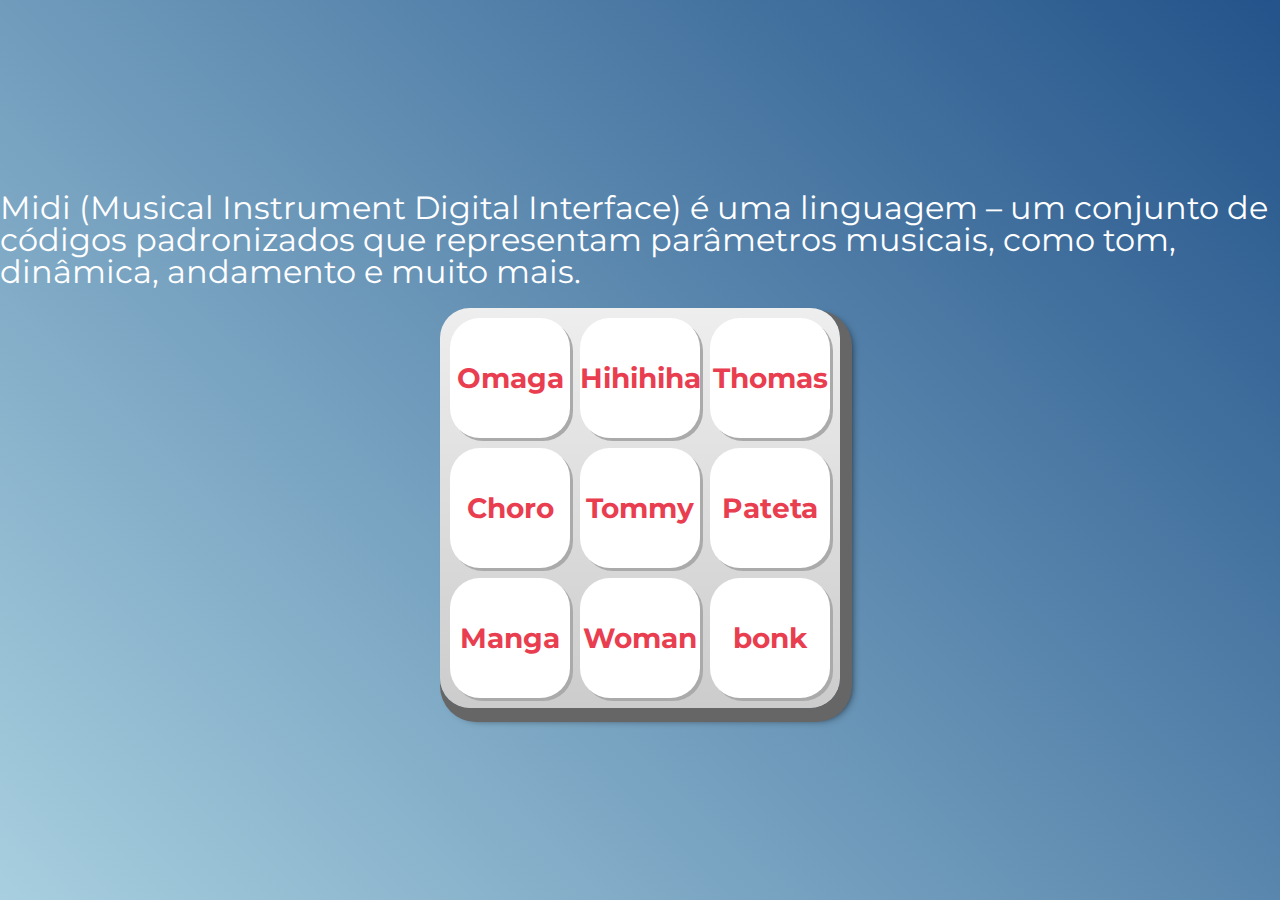
==== index.html @ b79c3f75 "up" ====
<!DOCTYPE html>
<html lang="pt-BR">
<head>
    <meta charset="UTF-8">
    <meta http-equiv="X-UA-Compatible" content="IE=edge">
    <meta name="viewport" content="width=device-width, initial-scale=1.0">

    <title> MIDI</title>

    <link rel="preconnect" href="https://fonts.googleapis.com">
    <link rel="preconnect" href="https://fonts.gstatic.com" crossorigin>
    <link href="https://fonts.googleapis.com/css2?family=Montserrat:wght@500;600&display=swap" rel="stylesheet">

    <link rel="icon" type="image/png" href="images/bateria.png">
    <link rel="stylesheet" href="css/reset.css">
    <link rel="stylesheet" href="css/estilos.css">
   

</head>
<body>

    <h1>Midi (Musical Instrument Digital Interface) é uma linguagem – um conjunto de códigos padronizados que representam parâmetros musicais, como tom, dinâmica, andamento e muito mais.</h1>

    <section class="teclado">
        <button onclick="tocaSomOmaga()" class="tecla tecla_omaga">Omaga</button>
        <button onclick="tocaSomHihihiha()" class="tecla tecla_hihihiha">Hihihiha</button>
        <button onclick="tocaSomThomas()" class="tecla tecla_thomas">Thomas</button>

        <button onclick="tocaSomChoro()" class="tecla tecla_choro">Choro</button>
        <button onclick="tocaSomTommy()" class="tecla tecla_tommy">Tommy</button>
        <button onclick="tocaSomPateta()" class="tecla tecla_pateta">Pateta</button>

        <button onclick="tocaSomManga()" class="tecla tecla_manga">Manga</button>
        <button onclick="tocaSomWoman()" class="tecla tecla_woman">Woman</button>
        <button onclick="tocaSomBonk()" class="tecla tecla_bonk">bonk</button>
    </section>

    <audio  src="sounds/Omaga.mp3" id="som_tecla_Omaga"></audio>
    <audio  src="sounds/Hihihiha.mp3" id="som_tecla_Hihihiha"></audio>
    <audio  src="sounds/Tom.mp3" id="som_tecla_Thomas"></audio>
    <audio  src="sounds/Choro.mp3" id="som_tecla_Choro"></audio>
    <audio  src="sounds/Virahomen.mp3" id="som_tecla_Tommy"></audio>
    <audio  src="sounds/pateta.mp3" id="som_tecla_Pateta"></audio>
    <audio  src="sounds/zedamanga.mp3" id="som_tecla_Manga"></audio>
    <audio  src="sounds/Woman (mp3cut.net).mp3" id="som_tecla_Woman"></audio>
    <audio  src="sounds/keyc.wav" id="som_tecla_Bonk"></audio>
    <script src="main.js"></script> 
</body>
</html>
---- css/estilos.css ----
:root {
  --cinza: #aaa;
  --vermelha: #e93d50;
  --vermelha-escura: #af303f;
  --branca: #fff;
  --luz: rgb(229, 255, 0);
}

body {
  align-items: center;
  background: linear-gradient(45deg, #a7cfdf 0%,#23538a 100%);
  display: flex;
  justify-content: center;
  flex-direction: column;
  font-family: 'Montserrat', sans-serif;
  min-height: 100vh;
}

h1 {
  color: var(--branca);
  margin-bottom: 20px;
  font-size: 2rem;
}

.teclado {
  background: linear-gradient(to bottom, #eeeeee 0%,#cccccc 100%);
  box-shadow: 6px 8px 0 6px #666, 10px 10px 10px #000;
  border-radius: 30px;
  display: grid;
  gap: 10px;
  grid-template-columns: repeat(3, 1fr);
  padding: 10px;
}

.tecla {
  background-color: var(--branca);
  border-radius: 30px;
  box-shadow: 3px 3px 0 var(--cinza);
  color: var(--vermelha);
  cursor: pointer;
  height: 120px;
  font-size: 1.75em;
  font-weight: bold;
  line-height: 120px;
  text-align: center;
  width: 120px;
}

.tecla.ativa,
.tecla:active {
  background-color: var(--vermelha);
  border: 4px solid  var(--vermelha);
  box-shadow: 3px 3px 0 var(--vermelha-escura) inset;
  color: var(--branca);
  outline: none;
}

.tecla.focus,
.tecla:focus {
  outline: none;
  box-shadow: 1px 1px 10px var(--luz);
}

.tecla.active:focus,
.tecla:active:focus {
  box-shadow: 3px 3px 0 var(--vermelha-escura) inset, 1px 1px 10px var(--luz);
}
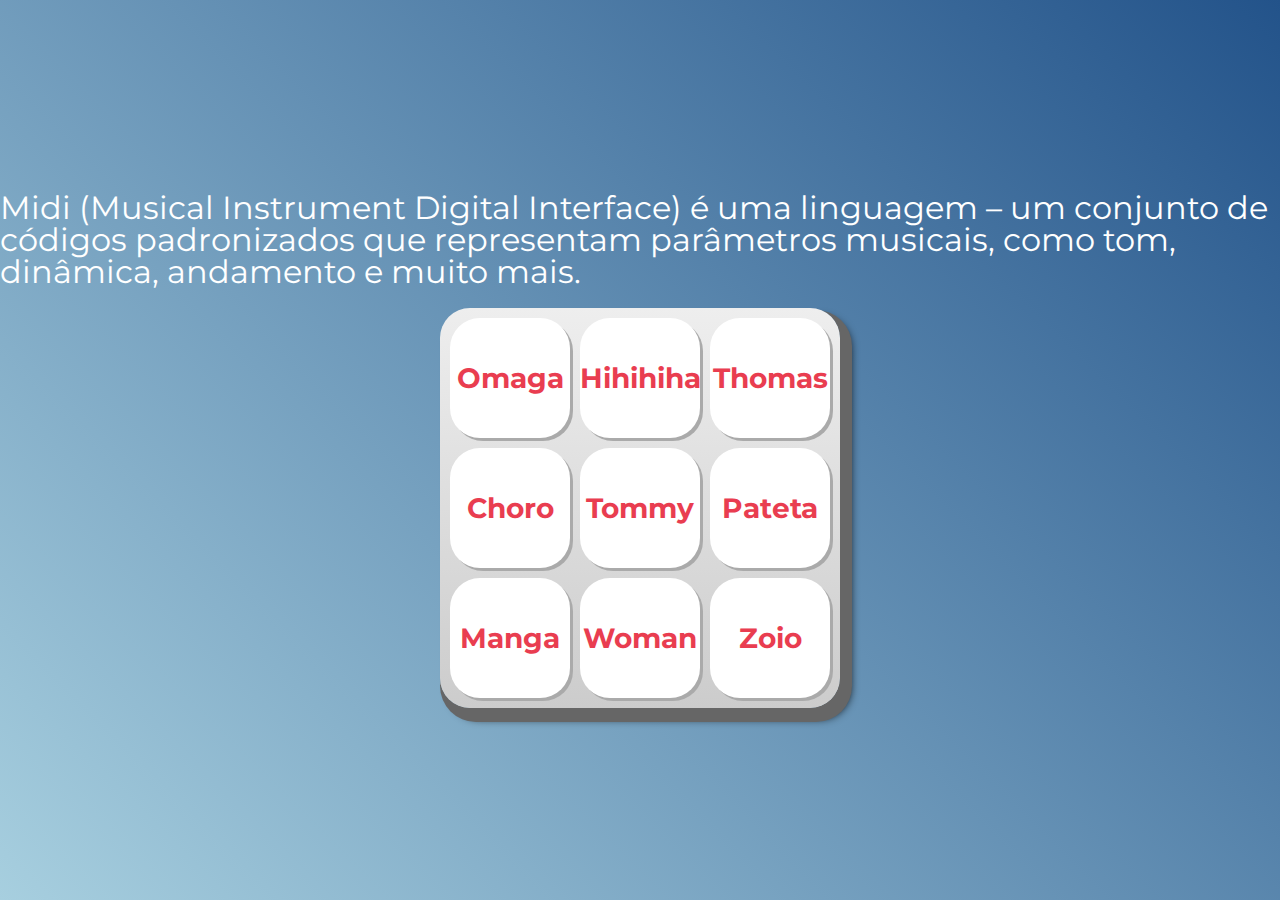
==== commit 8786f97d: "." ====
--- a/index.html
+++ b/index.html
@@ -32,7 +32,7 @@
 
         <button onclick="tocaSomManga()" class="tecla tecla_manga">Manga</button>
         <button onclick="tocaSomWoman()" class="tecla tecla_woman">Woman</button>
-        <button onclick="tocaSomBonk()" class="tecla tecla_bonk">bonk</button>
+        <button onclick="tocaSomZoio()" class="tecla tecla_Zoio">Zoio</button>
     </section>
 
     <audio  src="sounds/Omaga.mp3" id="som_tecla_Omaga"></audio>
@@ -43,7 +43,7 @@
     <audio  src="sounds/pateta.mp3" id="som_tecla_Pateta"></audio>
     <audio  src="sounds/zedamanga.mp3" id="som_tecla_Manga"></audio>
     <audio  src="sounds/Woman (mp3cut.net).mp3" id="som_tecla_Woman"></audio>
-    <audio  src="sounds/keyc.wav" id="som_tecla_Bonk"></audio>
+    <audio  src="sounds/zoio1.mp3" id="som_tecla_Zoio"></audio>
     <script src="main.js"></script> 
 </body>
 </html>
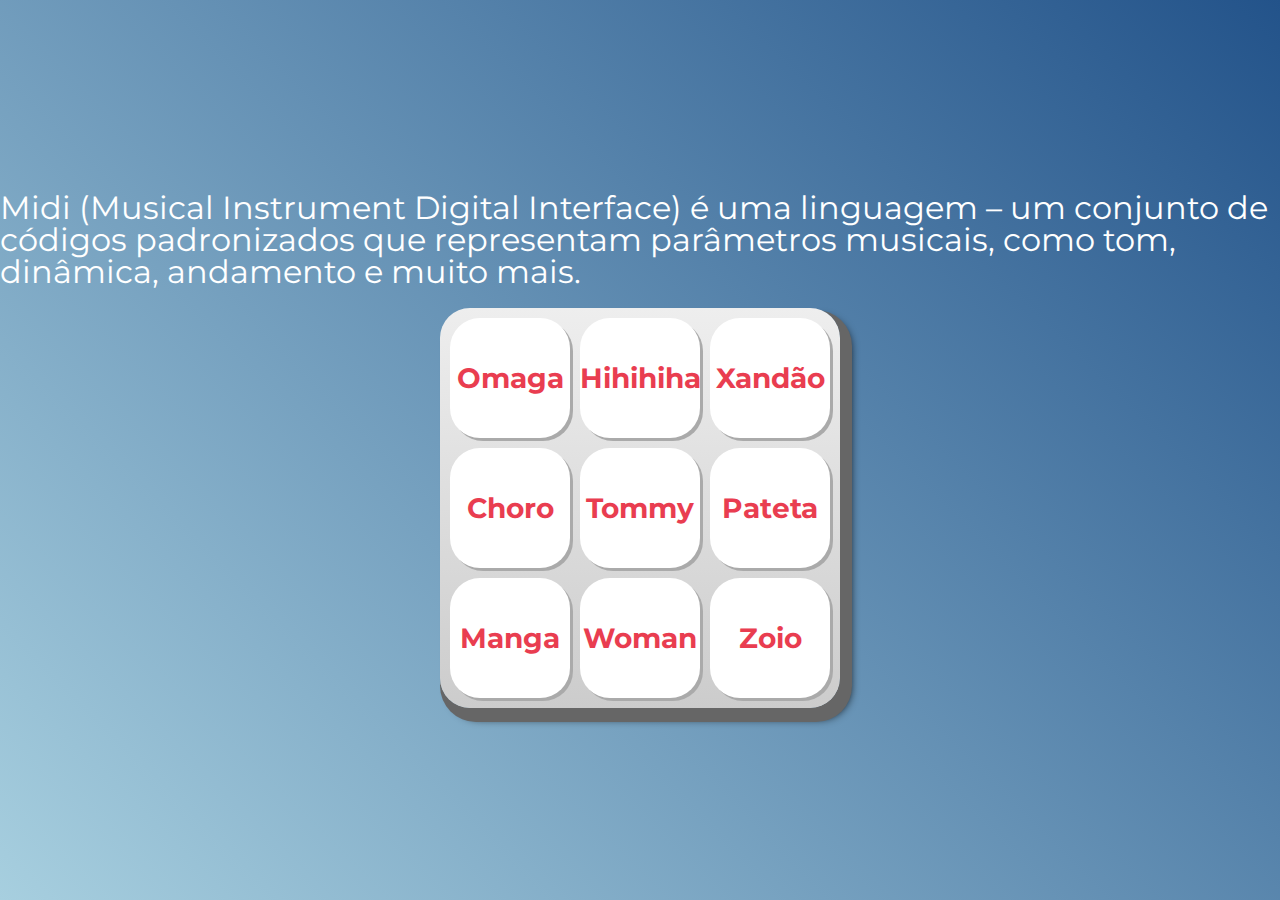
==== commit 0798d9fc: "up" ====
--- a/index.html
+++ b/index.html
@@ -24,7 +24,7 @@
     <section class="teclado">
         <button onclick="tocaSomOmaga()" class="tecla tecla_omaga">Omaga</button>
         <button onclick="tocaSomHihihiha()" class="tecla tecla_hihihiha">Hihihiha</button>
-        <button onclick="tocaSomThomas()" class="tecla tecla_thomas">Thomas</button>
+        <button onclick="tocaSomXandão()" class="tecla tecla_thomas">Xandão</button>
 
         <button onclick="tocaSomChoro()" class="tecla tecla_choro">Choro</button>
         <button onclick="tocaSomTommy()" class="tecla tecla_tommy">Tommy</button>
@@ -37,7 +37,7 @@
 
     <audio  src="sounds/Omaga.mp3" id="som_tecla_Omaga"></audio>
     <audio  src="sounds/Hihihiha.mp3" id="som_tecla_Hihihiha"></audio>
-    <audio  src="sounds/Tom.mp3" id="som_tecla_Thomas"></audio>
+    <audio  src="sounds/Xandão (mp3cut.net).mp3" id="som_tecla_Xandão"></audio>
     <audio  src="sounds/Choro.mp3" id="som_tecla_Choro"></audio>
     <audio  src="sounds/Virahomen.mp3" id="som_tecla_Tommy"></audio>
     <audio  src="sounds/pateta.mp3" id="som_tecla_Pateta"></audio>
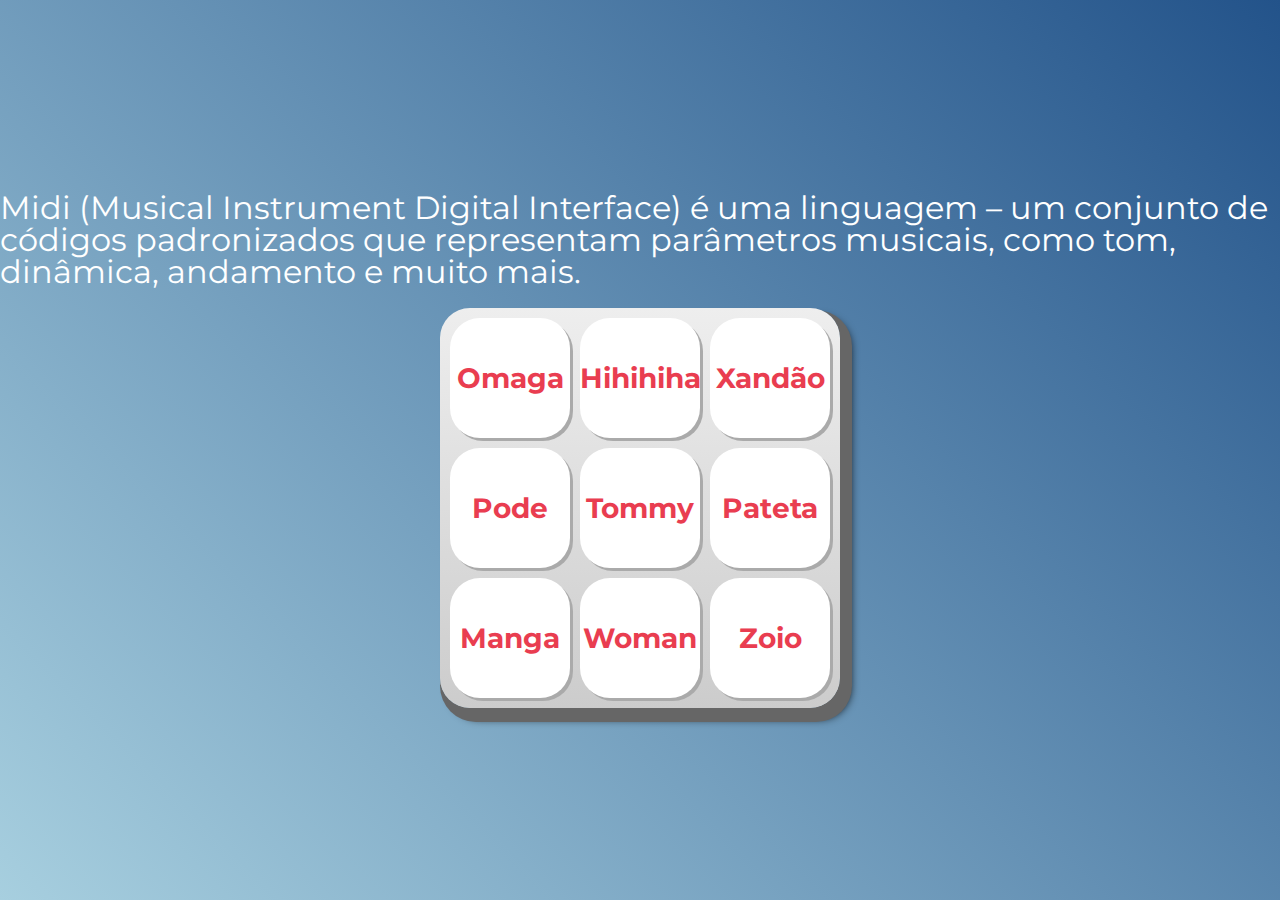
==== commit 445158bb: "up" ====
--- a/index.html
+++ b/index.html
@@ -26,7 +26,7 @@
         <button onclick="tocaSomHihihiha()" class="tecla tecla_hihihiha">Hihihiha</button>
         <button onclick="tocaSomXandão()" class="tecla tecla_thomas">Xandão</button>
 
-        <button onclick="tocaSomChoro()" class="tecla tecla_choro">Choro</button>
+        <button onclick="tocaSomBubina()" class="tecla tecla_bubina">Pode Roda</button>
         <button onclick="tocaSomTommy()" class="tecla tecla_tommy">Tommy</button>
         <button onclick="tocaSomPateta()" class="tecla tecla_pateta">Pateta</button>
 
@@ -38,7 +38,7 @@
     <audio  src="sounds/Omaga.mp3" id="som_tecla_Omaga"></audio>
     <audio  src="sounds/Hihihiha.mp3" id="som_tecla_Hihihiha"></audio>
     <audio  src="sounds/Xandão (mp3cut.net).mp3" id="som_tecla_Xandão"></audio>
-    <audio  src="sounds/Choro.mp3" id="som_tecla_Choro"></audio>
+    <audio  src="sounds/Bubina.mp3" id="som_tecla_Bubina"></audio>
     <audio  src="sounds/Virahomen.mp3" id="som_tecla_Tommy"></audio>
     <audio  src="sounds/pateta.mp3" id="som_tecla_Pateta"></audio>
     <audio  src="sounds/zedamanga.mp3" id="som_tecla_Manga"></audio>
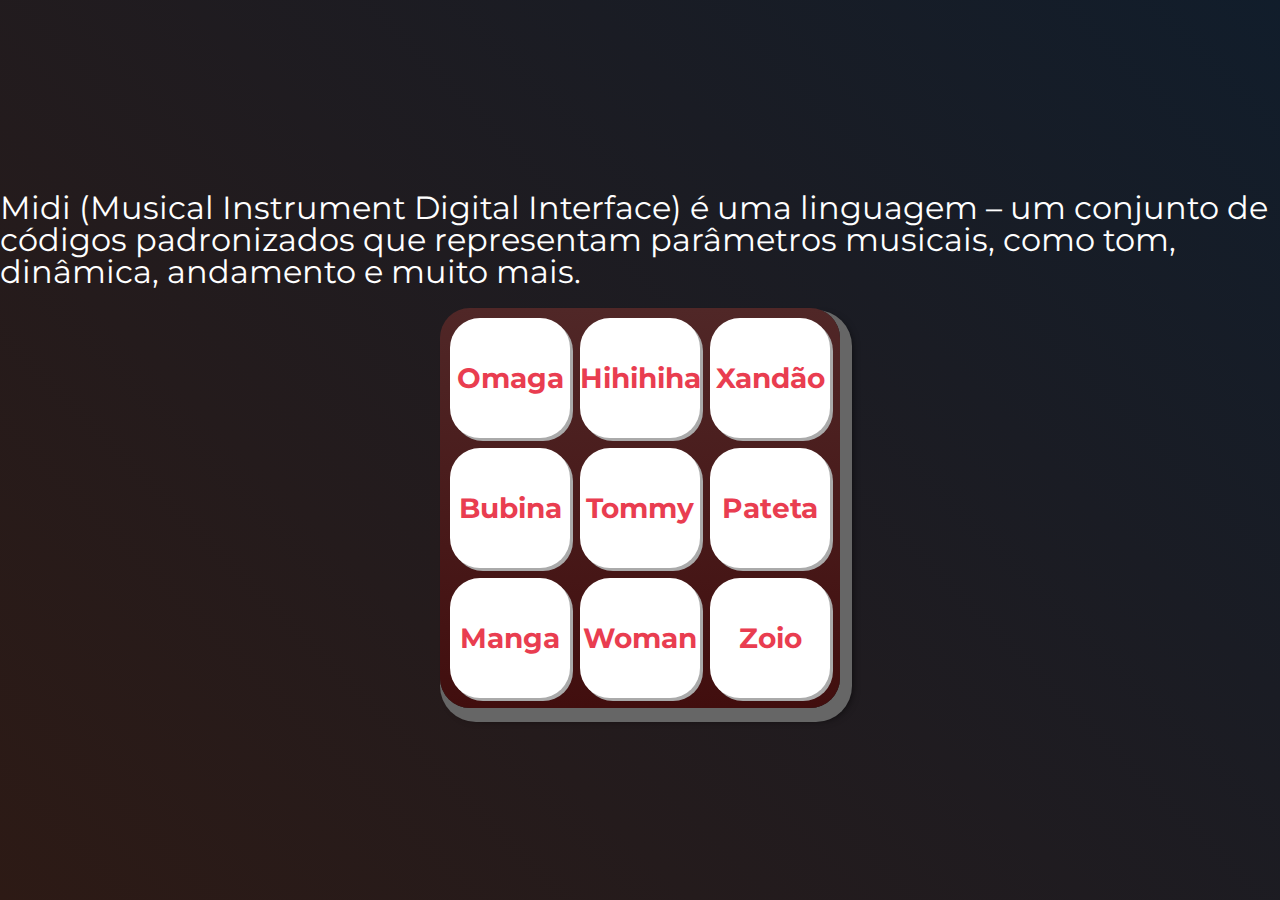
==== commit 331e631b: "." ====
--- a/index.html
+++ b/index.html
@@ -26,7 +26,7 @@
         <button onclick="tocaSomHihihiha()" class="tecla tecla_hihihiha">Hihihiha</button>
         <button onclick="tocaSomXandão()" class="tecla tecla_thomas">Xandão</button>
 
-        <button onclick="tocaSomBubina()" class="tecla tecla_bubina">Pode Roda</button>
+        <button onclick="tocaSomBubina()" class="tecla tecla_bubina">Bubina</button>
         <button onclick="tocaSomTommy()" class="tecla tecla_tommy">Tommy</button>
         <button onclick="tocaSomPateta()" class="tecla tecla_pateta">Pateta</button>
 
--- a/css/estilos.css
+++ b/css/estilos.css
@@ -8,7 +8,7 @@
 
 body {
   align-items: center;
-  background: linear-gradient(45deg, #a7cfdf 0%,#23538a 100%);
+  background: linear-gradient(45deg, #2d1a15 0%,#111d2b 100%);
   display: flex;
   justify-content: center;
   flex-direction: column;
@@ -23,7 +23,7 @@
 }
 
 .teclado {
-  background: linear-gradient(to bottom, #eeeeee 0%,#cccccc 100%);
+  background: linear-gradient(to bottom, #502727 0%,#410e0e 100%);
   box-shadow: 6px 8px 0 6px #666, 10px 10px 10px #000;
   border-radius: 30px;
   display: grid;
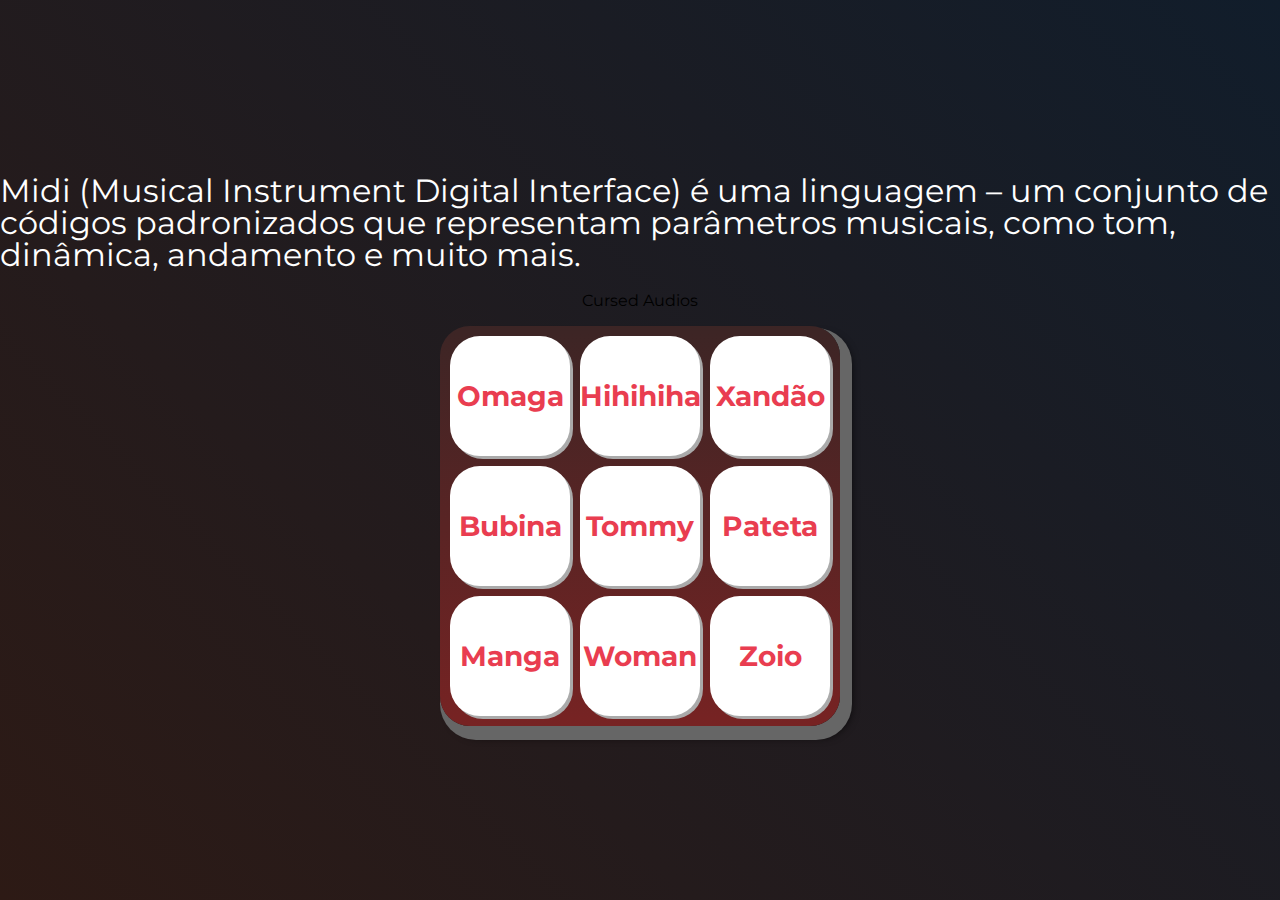
==== commit d1e8c8a3: "." ====
--- a/index.html
+++ b/index.html
@@ -5,13 +5,13 @@
     <meta http-equiv="X-UA-Compatible" content="IE=edge">
     <meta name="viewport" content="width=device-width, initial-scale=1.0">
 
-    <title> MIDI</title>
+    <title> Cursed Audios</title>
 
     <link rel="preconnect" href="https://fonts.googleapis.com">
     <link rel="preconnect" href="https://fonts.gstatic.com" crossorigin>
     <link href="https://fonts.googleapis.com/css2?family=Montserrat:wght@500;600&display=swap" rel="stylesheet">
 
-    <link rel="icon" type="image/png" href="images/bateria.png">
+    <link rel="icon" type="image/png" href="images/Trollface.png">
     <link rel="stylesheet" href="css/reset.css">
     <link rel="stylesheet" href="css/estilos.css">
    
@@ -20,6 +20,9 @@
 <body>
 
     <h1>Midi (Musical Instrument Digital Interface) é uma linguagem – um conjunto de códigos padronizados que representam parâmetros musicais, como tom, dinâmica, andamento e muito mais.</h1>
+
+    <button><a href="CursedAudios.html">Cursed Audios</a></button>
+    <br>
 
     <section class="teclado">
         <button onclick="tocaSomOmaga()" class="tecla tecla_omaga">Omaga</button>
--- a/css/estilos.css
+++ b/css/estilos.css
@@ -23,7 +23,7 @@
 }
 
 .teclado {
-  background: linear-gradient(to bottom, #502727 0%,#410e0e 100%);
+  background: linear-gradient(to bottom, #3c2525 0%,#772323 100%);
   box-shadow: 6px 8px 0 6px #666, 10px 10px 10px #000;
   border-radius: 30px;
   display: grid;
